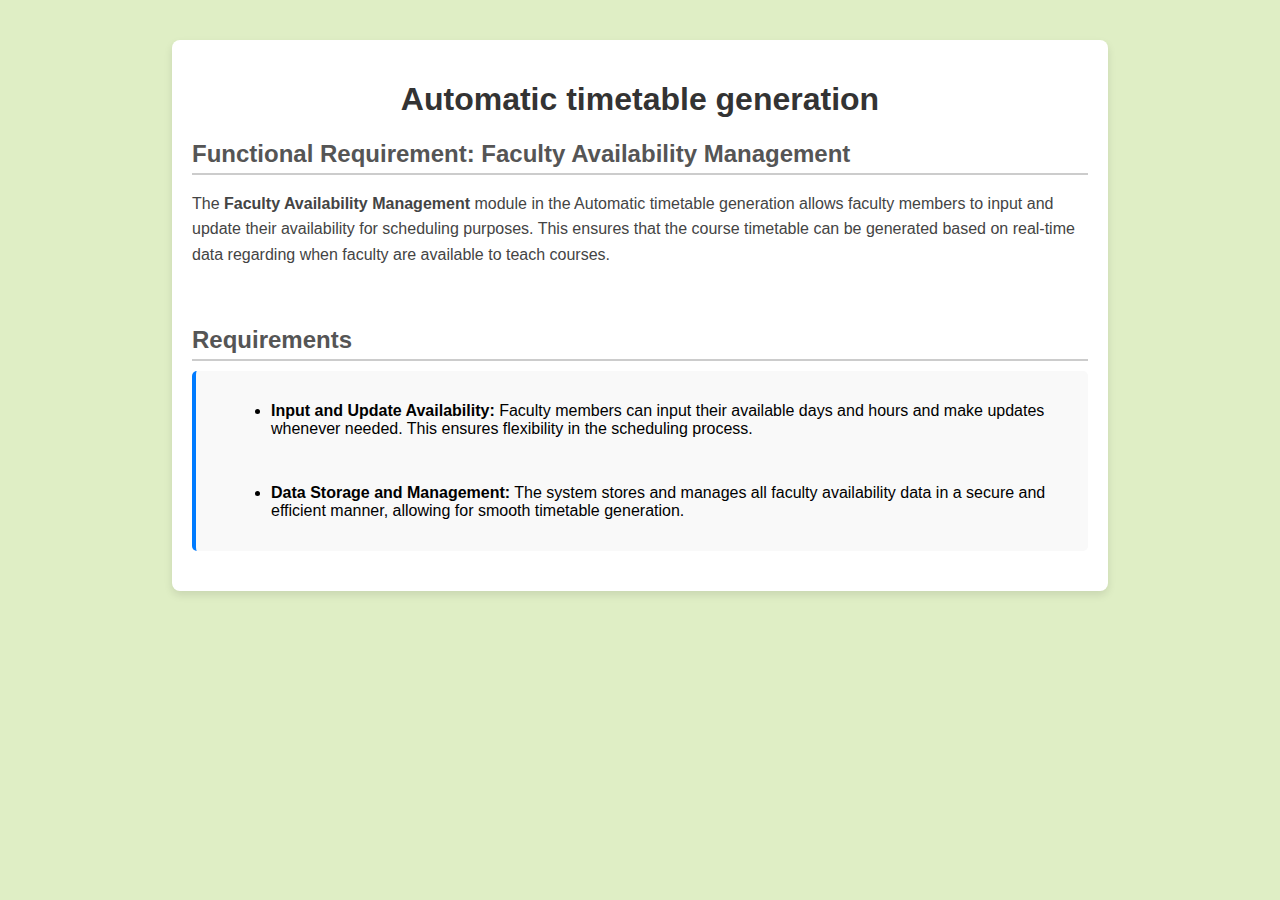
==== index.html @ a7fca6f7 "First commit" ====
<!DOCTYPE html>
<html lang="en">
<head>
    <meta charset="UTF-8">
    <meta name="viewport" content="width=device-width, initial-scale=1.0">
    <link rel="stylesheet" href="style.css" />
    <title>Document</title>
</head>
<body>
    <body>
        <div class="container">
        <h1>Automatic timetable generation</h1>
        <div class="section">
        <h2>Functional Requirement: Faculty Availability
        Management</h2>
        <p>The <strong>Faculty Availability Management</strong>
        module in the Automatic timetable generation allows faculty
        members to input and update their availability for scheduling
        purposes. This ensures that the course timetable can be generated
        based on real-time data regarding when faculty are available to teach
        courses.</p>
        </div>
        <br>
        <div class="section">
        <h2>Requirements</h2>
        <div class="requirements-list">
        <ul>
        <li><strong>Input and Update Availability:</strong>
        Faculty members can input their available days and hours and make
        updates whenever needed. This ensures flexibility in the scheduling
        process.</li>
        <br>
        <br>
        <li><strong>Data Storage and Management:</strong> The
        system stores and manages all faculty availability data in a secure and
        efficient manner, allowing for smooth timetable generation.</li>
        </ul>
        </div>
        </div>
        </div>
        </body>
</body>
</html>
---- style.css ----
body {
    font-family: Arial, sans-serif;
    background-color: #dfeec5;
    margin: 0;
    padding: 0;
    }
    .container {
    width: 70%;
    margin: 40px auto;
    background-color: #fff;
    padding: 20px;
    box-shadow: 0 4px 8px rgba(0, 0, 0, 0.1);
    border-radius: 8px;
    }
    h1 {
    text-align: center;
    color: #333;
    }
    .section {
    margin-bottom: 20px;
    }
    h2 {
    color: #555;
    border-bottom: 2px solid #ccc;
    padding-bottom: 5px;
    margin-bottom: 10px;
    }
    p {
    font-size: 16px;
    line-height: 1.6;
    color: #444;
    }
    ul {
    margin-left: 20px;
    }
    ul li {
    margin-bottom: 10px;
    }
    .requirements-list {
    background-color: #f9f9f9;
    padding: 15px;
    border-left: 4px solid #007bff;
    margin-top: 10px;
    border-radius: 5px;
    }
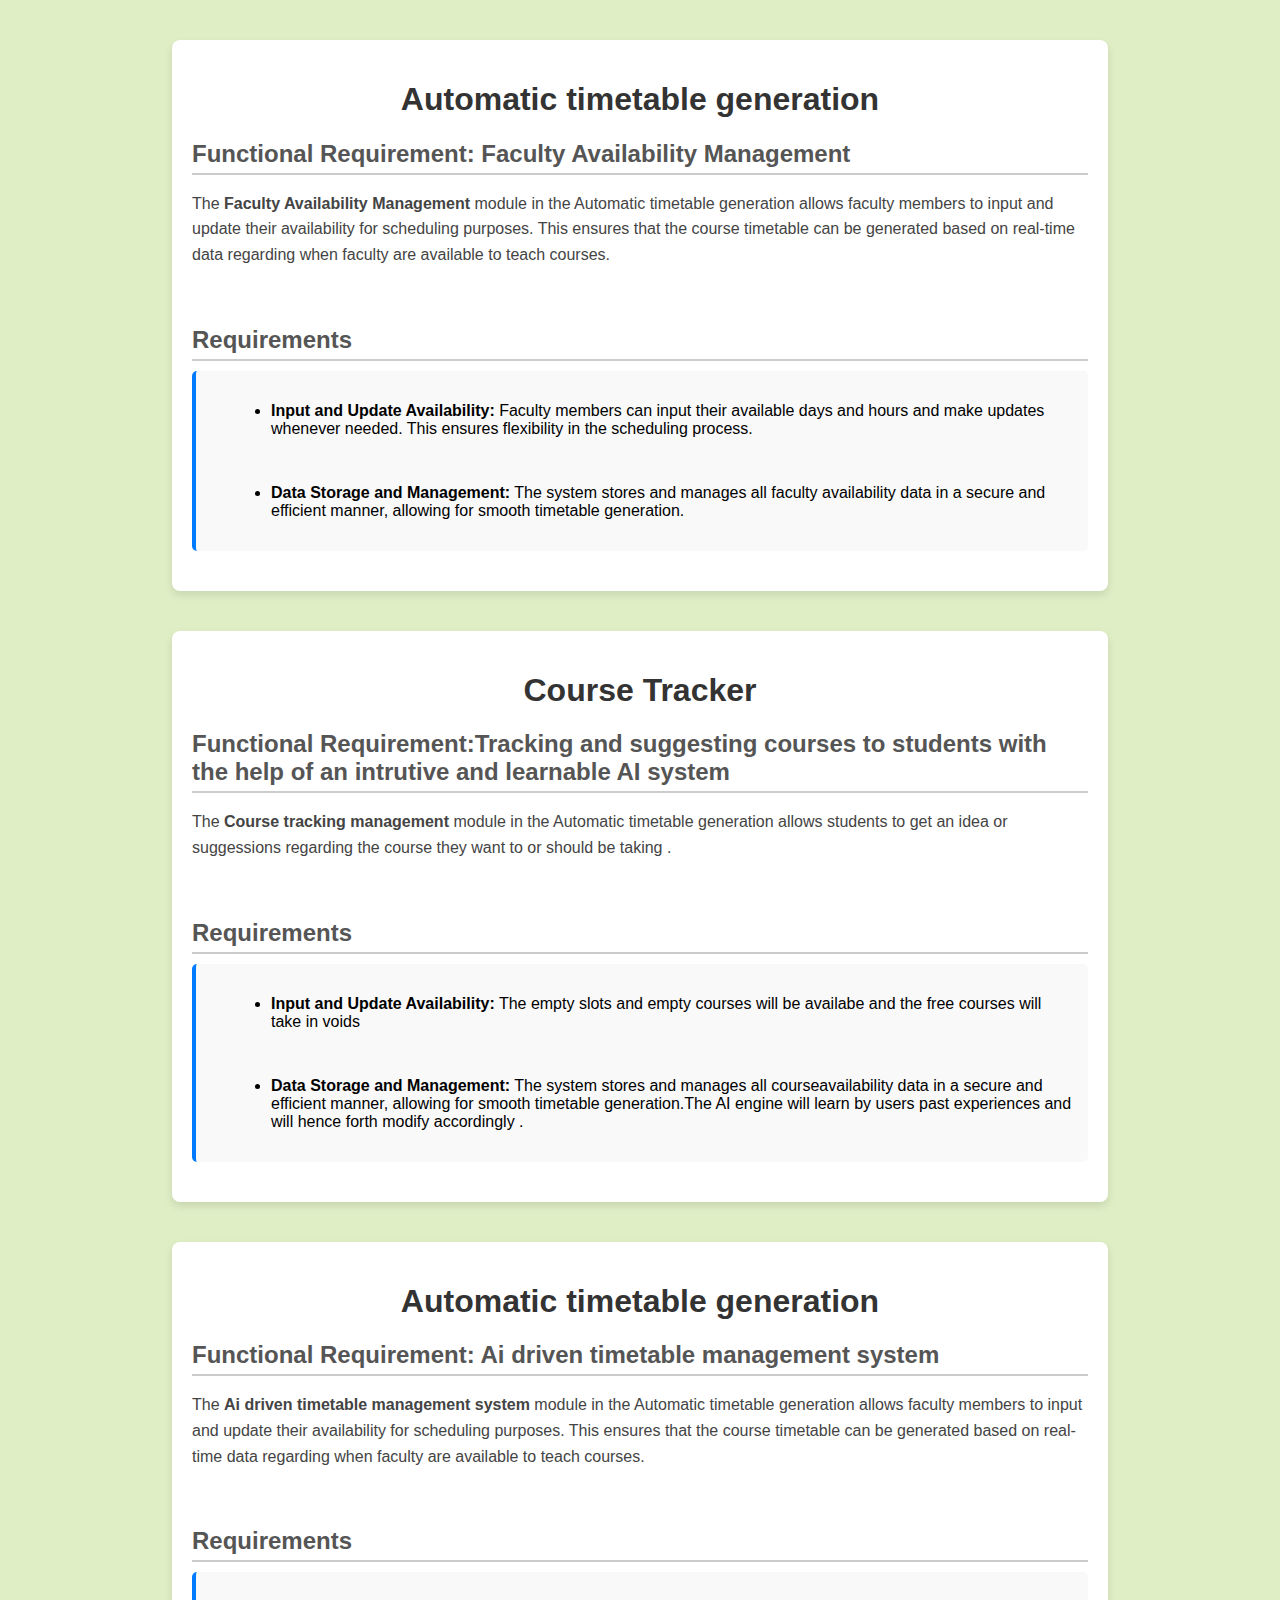
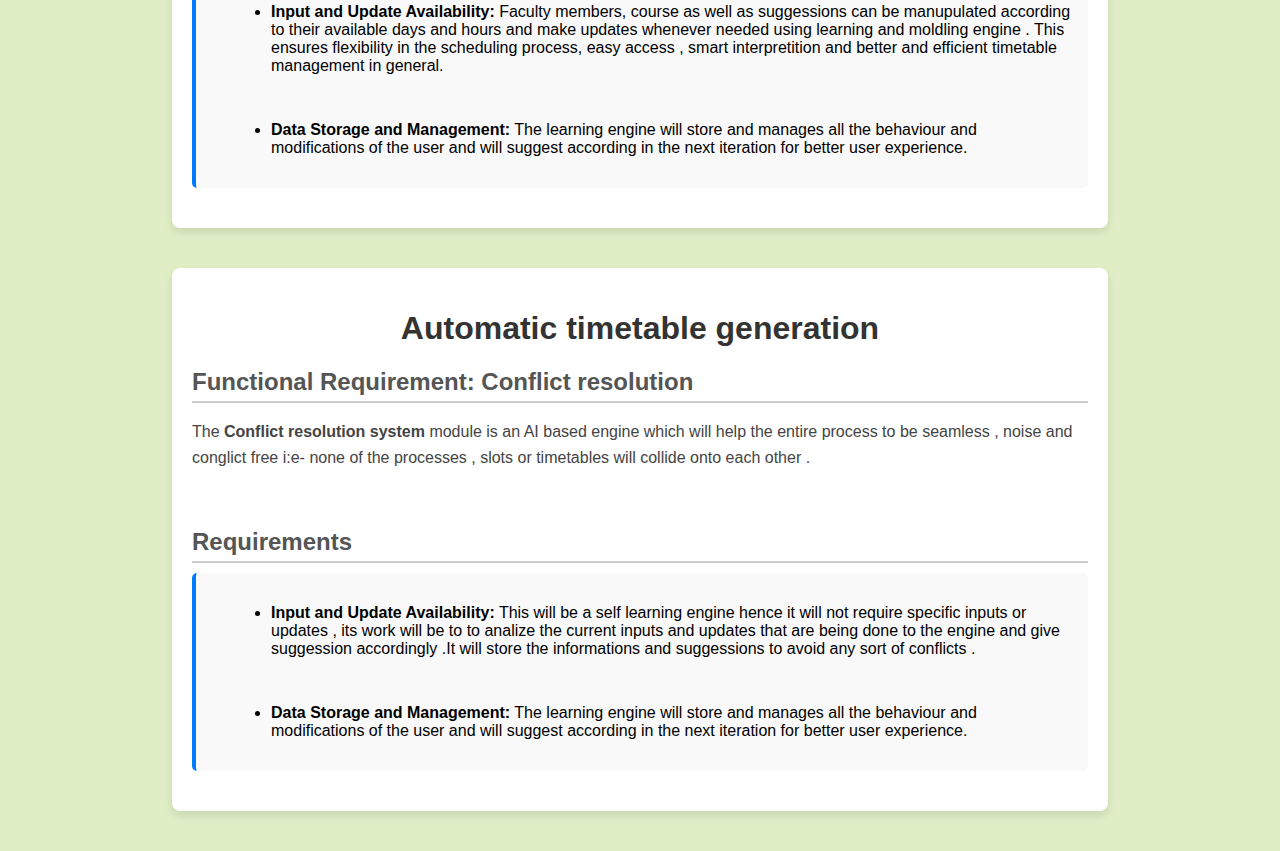
==== commit d861cd7c: "Update index.html" ====
--- a/index.html
+++ b/index.html
@@ -38,6 +38,90 @@
         </div>
         </div>
         </div>
+
+
+
+        <div class="container">
+            <h1>Course Tracker  </h1>
+            <div class="section">
+            <h2>Functional Requirement:Tracking and suggesting courses to students with the help of an intrutive and learnable AI system </h2>
+            <p>The <strong>Course tracking management </strong>
+            module in the Automatic timetable generation allows students to get 
+            an idea or suggessions regarding the course they want to or should be taking .</p>
+            </div>
+            <br>
+            <div class="section">
+            <h2>Requirements</h2>
+            <div class="requirements-list">
+            <ul>
+            <li><strong>Input and Update Availability:</strong>
+           The empty slots and empty courses will be availabe and the free courses will take in voids </li>
+            <br>
+            <br>
+            <li><strong>Data Storage and Management:</strong> The
+            system stores and manages all courseavailability data in a secure and
+            efficient manner, allowing for smooth timetable generation.The AI engine will learn by users past experiences and will hence forth modify accordingly .</li>
+            </ul>
+            </div>
+            </div>
+            </div>
+
+
+
+            <div class="container">
+                <h1>Automatic timetable generation</h1>
+                <div class="section">
+                <h2>Functional Requirement: Ai driven timetable management system </h2>
+                <p>The <strong>Ai driven timetable management system</strong>
+                module in the Automatic timetable generation allows faculty
+                members to input and update their availability for scheduling
+                purposes. This ensures that the course timetable can be generated
+                based on real-time data regarding when faculty are available to teach
+                courses.</p>
+                </div>
+                <br>
+                <div class="section">
+                <h2>Requirements</h2>
+                <div class="requirements-list">
+                <ul>
+                <li><strong>Input and Update Availability:</strong>
+                Faculty members, course as well as suggessions can be manupulated according to their available days and hours and make
+                updates whenever needed using learning and moldling engine . This ensures flexibility in the scheduling
+                process, easy access , smart interpretition and better and efficient timetable management in general.</li>
+                <br>
+                <br>
+                <li><strong>Data Storage and Management:</strong> The learning engine will 
+                 store and manages all the behaviour and modifications of the user and will suggest according in the next iteration for better user experience.</li>
+                </ul>
+                </div>
+                </div>
+                </div>
+
+
+
+                <div class="container">
+                    <h1>Automatic timetable generation</h1>
+                    <div class="section">
+                    <h2>Functional Requirement: Conflict resolution  </h2>
+                    <p>The <strong>Conflict resolution system</strong>
+                    module is an AI based engine which will help the entire process to be seamless , noise and conglict free i:e- none of the processes , slots or timetables will collide onto each other .</p>
+                    </div>
+                    <br>
+                    <div class="section">
+                    <h2>Requirements</h2>
+                    <div class="requirements-list">
+                    <ul>
+                    <li><strong>Input and Update Availability:</strong>
+                        This will be a self learning engine hence it will not require specific inputs or updates , its work will be to to analize the current inputs and updates that are being done to the engine and give suggession accordingly .It will store the informations and suggessions to avoid any sort of conflicts .
+                    </li>
+                    <br>
+                    <br>
+                    <li><strong>Data Storage and Management:</strong> The learning engine will 
+                     store and manages all the behaviour and modifications of the user and will suggest according in the next iteration for better user experience.</li>
+                    </ul>
+                    </div>
+                    </div>
+                    </div>
         </body>
 </body>
 </html>
